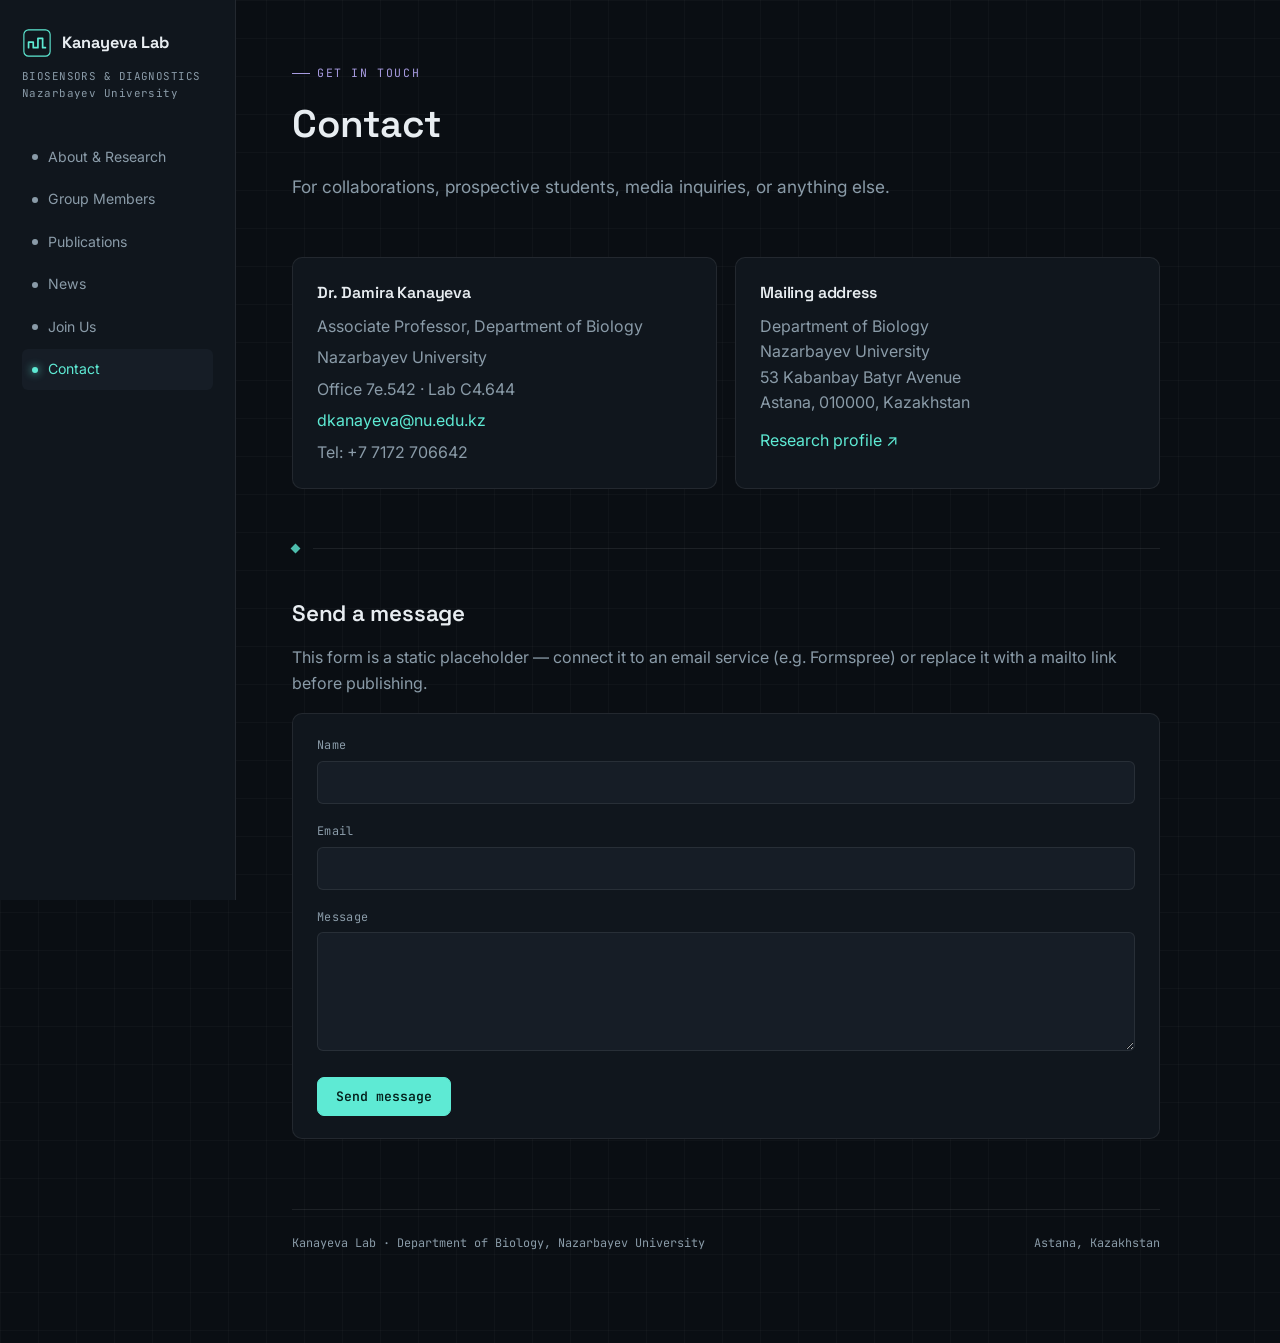
==== contact.html @ 864b858b "Add files via upload" ====
<!DOCTYPE html>
<html lang="en">
<head>
<meta charset="UTF-8">
<meta name="viewport" content="width=device-width, initial-scale=1.0">
<title>Contact — Kanayeva Lab</title>
<link rel="preconnect" href="https://fonts.googleapis.com">
<link rel="preconnect" href="https://fonts.gstatic.com" crossorigin>
<link href="https://fonts.googleapis.com/css2?family=Space+Grotesk:wght@400;500;600;700&family=Inter:wght@400;500;600&family=JetBrains+Mono:wght@400;500&display=swap" rel="stylesheet">
<link rel="icon" type="image/svg+xml" href="favicon.svg">
<link rel="stylesheet" href="styles.css">
</head>
<body>
<div class="shell">

  <button class="nav-toggle" aria-label="Toggle menu">
    <svg viewBox="0 0 24 24" fill="none" stroke="currentColor" stroke-width="1.8"><path d="M3 6h18M3 12h18M3 18h18"/></svg>
  </button>

  <nav class="sidebar">
    <a href="index.html" class="brand">
      <div class="brand-mark">
        <svg viewBox="0 0 32 32" fill="none">
          <rect x="2" y="2" width="28" height="28" rx="5" stroke="#5EEAD4" stroke-width="1.2"/>
          <path d="M7 21 L7 15 L12 15 L12 21 L17 21 L17 11 L22 11 L22 21 L25 21" stroke="#5EEAD4" stroke-width="1.8" fill="none" stroke-linecap="round" stroke-linejoin="round"/>
        </svg>
        <div><div class="brand-name">Kanayeva Lab</div></div>
      </div>
      <div class="brand-sub">BIOSENSORS &amp; DIAGNOSTICS<br>Nazarbayev University</div>
    </a>
    <ul class="nav-list">
      <li><a href="index.html"><span class="nav-dot"></span>About &amp; Research</a></li>
      <li><a href="team.html"><span class="nav-dot"></span>Group Members</a></li>
      <li><a href="publications.html"><span class="nav-dot"></span>Publications</a></li>
      <li><a href="news.html"><span class="nav-dot"></span>News</a></li>
      <li><a href="join.html"><span class="nav-dot"></span>Join Us</a></li>
      <li><a href="contact.html" class="active"><span class="nav-dot"></span>Contact</a></li>
    </ul>
  </nav>

  <main>
    <div class="page-head">
      <div class="eyebrow violet">Get in touch</div>
      <h1>Contact</h1>
      <p class="lede">For collaborations, prospective students, media inquiries, or anything else.</p>
    </div>

    <section>
      <div class="grid-2">
        <div class="panel">
          <h3 style="font-size:1rem">Dr. Damira Kanayeva</h3>
          <p style="margin-bottom:6px">Associate Professor, Department of Biology</p>
          <p style="margin-bottom:6px">Nazarbayev University</p>
          <p style="margin-bottom:6px">Office 7e.542 · Lab C4.644</p>
          <p style="margin-bottom:6px"><a href="mailto:dkanayeva@nu.edu.kz" style="color:#5EEAD4">dkanayeva@nu.edu.kz</a></p>
          <p style="margin-bottom:0">Tel: +7 7172 706642</p>
        </div>
        <div class="panel">
          <h3 style="font-size:1rem">Mailing address</h3>
          <p style="margin-bottom:12px">Department of Biology<br>Nazarbayev University<br>53 Kabanbay Batyr Avenue<br>Astana, 010000, Kazakhstan</p>
          <a href="https://research.nu.edu.kz/en/persons/damira-kanayeva/" style="color:#5EEAD4">Research profile ↗</a>
        </div>
      </div>
    </section>

    <div class="arc-divider">
      <span class="divider-mark"></span>
      <div class="line"></div>
    </div>

    <section>
      <h2>Send a message</h2>
      <p>This form is a static placeholder — connect it to an email service (e.g. Formspree) or replace it with a mailto link before publishing.</p>
      <form class="panel" onsubmit="event.preventDefault(); alert('Connect this form to an email service before publishing.');">
        <div class="field">
          <label for="name">Name</label>
          <input id="name" type="text" required>
        </div>
        <div class="field">
          <label for="email">Email</label>
          <input id="email" type="email" required>
        </div>
        <div class="field">
          <label for="message">Message</label>
          <textarea id="message" rows="5" required></textarea>
        </div>
        <button type="submit" class="btn primary">Send message</button>
      </form>
    </section>

    <footer class="page-foot">
      <span>Kanayeva Lab · Department of Biology, Nazarbayev University</span>
      <span>Astana, Kazakhstan</span>
    </footer>
  </main>
</div>
<script src="script.js"></script>
</body>
</html>
---- styles.css ----
/* ============================================================
   Kanayeva Biosensors Lab — shared styles
   Token system:
   Color:  --bg #0A0E13 · --bg-panel #10161D · --bg-panel-2 #161D26
           --text #E8EDF1 · --text-muted #8A9BA8
           --teal #5EEAD4 (signal trace) · --amber #F2B84B (status accent)
           --border rgba(255,255,255,.08)
   Type:   display = Space Grotesk · body = Inter · mono = JetBrains Mono
   ============================================================ */

/* Fonts loaded via <link> tags in each page's <head> for reliability */

:root{
  --bg:#0A0E13;
  --bg-panel:#10161D;
  --bg-panel-2:#161D26;
  --text:#E8EDF1;
  --text-muted:#8A9BA8;
  --teal:#5EEAD4;
  --teal-dim:#3B7F79;
  --amber:#F2B84B;
  --violet:#A79BE0;
  --violet-dim:rgba(167,155,224,.15);
  --rose:#E0A0A8;
  --rose-dim:rgba(224,160,168,.15);
  --border:rgba(255,255,255,.08);
  --font-display:'Space Grotesk', -apple-system, 'Segoe UI', system-ui, sans-serif;
  --font-body:'Inter', -apple-system, 'Segoe UI', system-ui, sans-serif;
  --font-mono:'JetBrains Mono', 'SFMono-Regular', Consolas, monospace;
  --sidebar-w:236px;
}

*{box-sizing:border-box}
html{scroll-behavior:smooth}
body{
  margin:0;
  background-color:var(--bg);
  background-image:
    linear-gradient(rgba(255,255,255,.025) 1px, transparent 1px),
    linear-gradient(90deg, rgba(255,255,255,.025) 1px, transparent 1px);
  background-size:38px 38px;
  color:var(--text);
  font-family:var(--font-body);
  font-size:16px;
  line-height:1.6;
  -webkit-font-smoothing:antialiased;
}

::selection{background:rgba(94,234,212,.28); color:var(--text);}

@media (prefers-reduced-motion: reduce){
  *{animation-duration:.001ms !important; transition-duration:.001ms !important; scroll-behavior:auto !important;}
}

a{color:inherit; text-decoration:none}
h1,h2,h3,h4{font-family:var(--font-display); font-weight:600; letter-spacing:-0.01em; margin:0 0 .5em}
p{margin:0 0 1em; color:var(--text-muted)}
strong{color:var(--text); font-weight:600}

.mono{font-family:var(--font-mono)}
.eyebrow{
  font-family:var(--font-mono);
  font-size:.72rem;
  letter-spacing:.14em;
  text-transform:uppercase;
  color:var(--teal);
  display:flex;
  align-items:center;
  gap:.6em;
  margin-bottom:.9em;
}
.eyebrow::before{
  content:"";
  width:18px; height:1px;
  background:currentColor;
  display:inline-block;
}
.eyebrow.violet{color:var(--violet);}
.eyebrow.rose{color:var(--rose);}
.eyebrow.amber{color:var(--amber);}

/* ---------- layout shell ---------- */
.shell{
  display:flex;
  min-height:100vh;
}

/* sidebar */
.sidebar{
  width:var(--sidebar-w);
  flex-shrink:0;
  background:var(--bg-panel);
  border-right:1px solid var(--border);
  position:fixed;
  top:0; left:0; bottom:0;
  display:flex;
  flex-direction:column;
  padding:28px 22px;
  z-index:40;
}
.brand{
  display:block;
  margin-bottom:34px;
}
.brand-mark{
  display:flex; align-items:center; gap:10px;
  margin-bottom:10px;
}
.brand-mark svg{width:30px; height:30px; flex-shrink:0}
.brand-name{
  font-family:var(--font-display);
  font-weight:700;
  font-size:1.02rem;
  line-height:1.2;
  color:var(--text);
}
.brand-sub{
  font-family:var(--font-mono);
  font-size:.68rem;
  color:var(--text-muted);
  letter-spacing:.04em;
}

.nav-list{list-style:none; margin:0; padding:0; display:flex; flex-direction:column; gap:2px;}
.nav-list a{
  display:flex; align-items:center; gap:10px;
  padding:9px 10px;
  border-radius:6px;
  font-size:.88rem;
  color:var(--text-muted);
  transition:background .15s ease, color .15s ease;
}
.nav-list a:hover{background:var(--bg-panel-2); color:var(--text)}
.nav-list a.active{color:var(--teal); background:var(--bg-panel-2);}
.nav-list a.active .nav-dot{background:var(--teal); box-shadow:0 0 8px var(--teal)}
.nav-dot{width:6px; height:6px; border-radius:50%; background:var(--text-muted); flex-shrink:0}

/* mobile nav toggle */
.nav-toggle{
  display:none;
  position:fixed; top:16px; right:16px; z-index:60;
  width:42px; height:42px;
  border-radius:8px;
  background:var(--bg-panel-2);
  border:1px solid var(--border);
  align-items:center; justify-content:center;
  color:var(--text);
}
.nav-toggle svg{width:20px; height:20px}

/* main content */
main{
  margin-left:var(--sidebar-w);
  flex:1;
  min-width:0;
  padding:64px 56px 90px;
  max-width:980px;
}
.page-head{margin-bottom:56px;}
.page-head h1{font-size:2.4rem;}
.page-head .lede{font-size:1.08rem; max-width:640px; margin-top:6px;}

section{margin-bottom:56px;}
section h2{font-size:1.4rem; margin-bottom:14px;}

/* divider — small square marker instead of a plain rule */
.arc-divider{
  display:flex; align-items:center; gap:14px;
  margin:44px 0;
  color:var(--text-muted);
}
.divider-mark{
  flex-shrink:0; width:7px; height:7px;
  background:var(--teal);
  transform:rotate(45deg);
  opacity:.8;
}
.arc-divider .line{flex:1; height:1px; background:var(--border);}

/* cards / panels */
.panel{
  background:var(--bg-panel);
  border:1px solid var(--border);
  border-radius:10px;
  padding:22px 24px;
}
.grid-2{display:grid; grid-template-columns:1fr 1fr; gap:18px;}
.grid-3{display:grid; grid-template-columns:repeat(3,1fr); gap:18px;}
.grid-3 .panel{border-top:2px solid var(--teal);}
.grid-3 .panel:nth-child(2){border-top-color:var(--violet);}
.grid-3 .panel:nth-child(3){border-top-color:var(--rose);}

/* tag / status chip */
.chip{
  display:inline-flex; align-items:center; gap:6px;
  font-family:var(--font-mono); font-size:.7rem;
  letter-spacing:.05em; text-transform:uppercase;
  padding:4px 9px; border-radius:20px;
  border:1px solid var(--border);
  color:var(--text-muted);
}
.chip.on{color:var(--amber); border-color:rgba(242,184,75,.3)}
.chip.violet{color:var(--violet); border-color:rgba(167,155,224,.3)}
.chip.rose{color:var(--rose); border-color:rgba(224,160,168,.3)}

/* custom list marker — small square */
.arc-list{list-style:none; margin:0; padding:0;}
.arc-list li{
  position:relative;
  padding-left:26px;
  margin-bottom:14px;
  color:var(--text-muted);
}
.arc-list li::before{
  content:"";
  position:absolute; left:2px; top:8px;
  width:8px; height:8px;
  background:var(--teal);
  border-radius:2px;
}

/* buttons */
.btn{
  display:inline-flex; align-items:center; gap:8px;
  font-family:var(--font-mono); font-size:.82rem;
  padding:10px 18px;
  border-radius:7px;
  border:1px solid var(--teal-dim);
  color:var(--teal);
  background:rgba(94,234,212,.06);
  transition:background .15s ease, transform .15s ease;
}
.btn:hover{background:rgba(94,234,212,.14)}
.btn.primary{background:var(--teal); color:#04201C; border-color:var(--teal); font-weight:600}
.btn.primary:hover{background:#7ff0dd}

/* people cards */
.person{
  border-top:1px solid var(--border);
  padding:20px 0;
  display:grid;
  grid-template-columns:56px 1fr;
  gap:16px;
}
.person:first-of-type{border-top:none}
.avatar{
  width:56px; height:56px; border-radius:50%;
  background:var(--bg-panel-2);
  border:1px solid var(--border);
  display:flex; align-items:center; justify-content:center;
  font-family:var(--font-display); font-weight:600; color:var(--teal);
  font-size:1.1rem;
  position:relative; overflow:hidden; flex-shrink:0;
}
.avatar img{
  position:absolute; inset:0; width:100%; height:100%;
  object-fit:cover; border-radius:50%;
}

/* photo grid — for lab / equipment photos, with graceful placeholders */
.photo-grid{display:grid; grid-template-columns:repeat(2,1fr); gap:16px; margin-top:8px;}
.photo-slot{
  aspect-ratio:4/3; border-radius:10px; overflow:hidden;
  background:var(--bg-panel-2); border:1px solid var(--border);
  position:relative; display:flex; align-items:center; justify-content:center;
  padding:14px;
}
.photo-slot img{
  position:absolute; inset:0; width:100%; height:100%; object-fit:cover;
}
.photo-slot .placeholder-label{
  font-family:var(--font-mono); font-size:.68rem; color:var(--text-muted);
  text-align:center; line-height:1.5; letter-spacing:.02em;
}
.photo-slot .placeholder-label b{color:var(--teal); display:block; font-size:.72rem; margin-bottom:4px;}

@media (max-width:600px){
  .photo-grid{grid-template-columns:1fr;}
}
.person h3{font-size:1.02rem; margin-bottom:2px;}
.role{font-family:var(--font-mono); font-size:.72rem; color:var(--teal); letter-spacing:.03em; margin-bottom:8px; display:block;}

/* publications */
.pub{
  border-top:1px solid var(--border);
  padding:18px 0;
  display:flex; gap:18px; align-items:baseline; flex-wrap:wrap;
}
.pub:first-of-type{border-top:none}
.pub-year{font-family:var(--font-mono); color:var(--teal); font-size:.85rem; width:44px; flex-shrink:0}
.pub-body{flex:1; min-width:260px}
.pub-title{color:var(--text); font-weight:500; margin-bottom:3px;}
.pub-meta{font-family:var(--font-mono); font-size:.76rem; color:var(--text-muted)}

/* news */
.news-item{display:flex; gap:20px; padding:22px 0; border-top:1px solid var(--border);}
.news-item:first-of-type{border-top:none}
.news-date{font-family:var(--font-mono); font-size:.76rem; color:var(--text-muted); width:96px; flex-shrink:0; padding-top:3px;}

/* form */
.field{margin-bottom:18px;}
.field label{display:block; font-family:var(--font-mono); font-size:.74rem; color:var(--text-muted); margin-bottom:6px; letter-spacing:.03em;}
.field input, .field textarea{
  width:100%; background:var(--bg-panel-2); border:1px solid var(--border);
  border-radius:6px; padding:11px 12px; color:var(--text); font-family:var(--font-body);
  font-size:.94rem;
}
.field input:focus, .field textarea:focus{outline:2px solid var(--teal); outline-offset:1px; border-color:transparent;}

footer.page-foot{
  margin-top:70px; padding-top:24px; border-top:1px solid var(--border);
  font-family:var(--font-mono); font-size:.74rem; color:var(--text-muted);
  display:flex; justify-content:space-between; flex-wrap:wrap; gap:10px;
}

/* hero (index only) */
.hero{
  margin-bottom:70px;
}
.hero h1{font-size:2.9rem; line-height:1.1; margin-bottom:18px; max-width:680px;}
.hero .lede{font-size:1.1rem; max-width:620px;}
.hero-actions{display:flex; gap:12px; margin-top:26px;}

.stat-row{display:flex; gap:36px; margin-top:40px; flex-wrap:wrap;}
.stat b{display:block; font-family:var(--font-display); font-size:1.7rem; color:var(--teal);}
.stat:nth-child(2) b{color:var(--violet);}
.stat:nth-child(3) b{color:var(--rose);}
.stat span{font-family:var(--font-mono); font-size:.72rem; color:var(--text-muted); letter-spacing:.03em;}

/* focus visibility */
a:focus-visible, button:focus-visible, .nav-toggle:focus-visible{
  outline:2px solid var(--teal); outline-offset:2px;
}

/* ---------- responsive ---------- */
@media (max-width: 900px){
  .grid-2, .grid-3{grid-template-columns:1fr;}
}

@media (max-width: 760px){
  .sidebar{
    transform:translateX(-100%);
    transition:transform .25s ease;
    width:min(80vw, 300px);
  }
  .sidebar.open{transform:translateX(0);}
  .nav-toggle{display:flex;}
  main{margin-left:0; padding:88px 22px 70px;}
  .page-head h1{font-size:1.9rem;}
  .hero h1{font-size:2.1rem;}
}
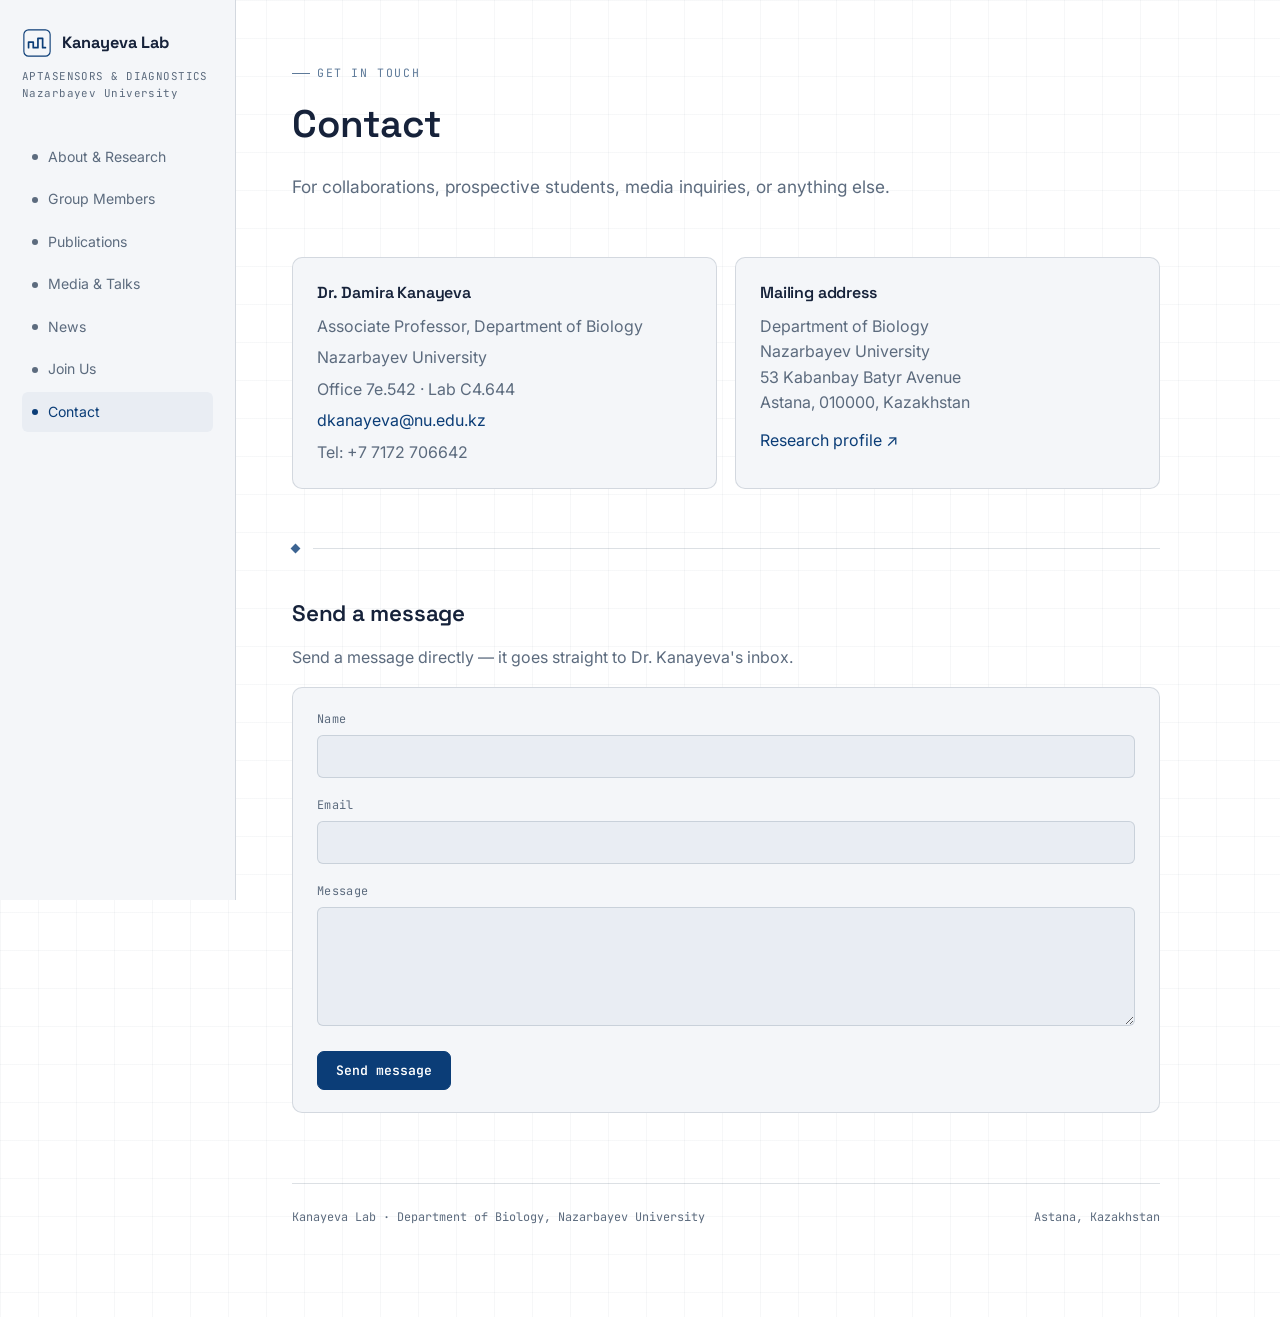
==== commit c967def6: "Add files via upload" ====
--- a/contact.html
+++ b/contact.html
@@ -21,17 +21,18 @@
     <a href="index.html" class="brand">
       <div class="brand-mark">
         <svg viewBox="0 0 32 32" fill="none">
-          <rect x="2" y="2" width="28" height="28" rx="5" stroke="#5EEAD4" stroke-width="1.2"/>
-          <path d="M7 21 L7 15 L12 15 L12 21 L17 21 L17 11 L22 11 L22 21 L25 21" stroke="#5EEAD4" stroke-width="1.8" fill="none" stroke-linecap="round" stroke-linejoin="round"/>
+          <rect x="2" y="2" width="28" height="28" rx="5" stroke="#0B3D77" stroke-width="1.2"/>
+          <path d="M7 21 L7 15 L12 15 L12 21 L17 21 L17 11 L22 11 L22 21 L25 21" stroke="#0B3D77" stroke-width="1.8" fill="none" stroke-linecap="round" stroke-linejoin="round"/>
         </svg>
         <div><div class="brand-name">Kanayeva Lab</div></div>
       </div>
-      <div class="brand-sub">BIOSENSORS &amp; DIAGNOSTICS<br>Nazarbayev University</div>
+      <div class="brand-sub">APTASENSORS &amp; DIAGNOSTICS<br>Nazarbayev University</div>
     </a>
     <ul class="nav-list">
       <li><a href="index.html"><span class="nav-dot"></span>About &amp; Research</a></li>
       <li><a href="team.html"><span class="nav-dot"></span>Group Members</a></li>
       <li><a href="publications.html"><span class="nav-dot"></span>Publications</a></li>
+      <li><a href="media.html"><span class="nav-dot"></span>Media &amp; Talks</a></li>
       <li><a href="news.html"><span class="nav-dot"></span>News</a></li>
       <li><a href="join.html"><span class="nav-dot"></span>Join Us</a></li>
       <li><a href="contact.html" class="active"><span class="nav-dot"></span>Contact</a></li>
@@ -52,13 +53,13 @@
           <p style="margin-bottom:6px">Associate Professor, Department of Biology</p>
           <p style="margin-bottom:6px">Nazarbayev University</p>
           <p style="margin-bottom:6px">Office 7e.542 · Lab C4.644</p>
-          <p style="margin-bottom:6px"><a href="mailto:dkanayeva@nu.edu.kz" style="color:#5EEAD4">dkanayeva@nu.edu.kz</a></p>
+          <p style="margin-bottom:6px"><a href="mailto:dkanayeva@nu.edu.kz" style="color:#0B3D77">dkanayeva@nu.edu.kz</a></p>
           <p style="margin-bottom:0">Tel: +7 7172 706642</p>
         </div>
         <div class="panel">
           <h3 style="font-size:1rem">Mailing address</h3>
           <p style="margin-bottom:12px">Department of Biology<br>Nazarbayev University<br>53 Kabanbay Batyr Avenue<br>Astana, 010000, Kazakhstan</p>
-          <a href="https://research.nu.edu.kz/en/persons/damira-kanayeva/" style="color:#5EEAD4">Research profile ↗</a>
+          <a href="https://research.nu.edu.kz/en/persons/damira-kanayeva/" style="color:#0B3D77">Research profile ↗</a>
         </div>
       </div>
     </section>
@@ -70,19 +71,22 @@
 
     <section>
       <h2>Send a message</h2>
-      <p>This form is a static placeholder — connect it to an email service (e.g. Formspree) or replace it with a mailto link before publishing.</p>
-      <form class="panel" onsubmit="event.preventDefault(); alert('Connect this form to an email service before publishing.');">
+      <p>Send a message directly — it goes straight to Dr. Kanayeva's inbox.</p>
+      <form class="panel" action="https://formsubmit.co/dkanayeva@nu.edu.kz" method="POST">
+        <input type="hidden" name="_subject" value="New message from the Kanayeva Lab website">
+        <input type="hidden" name="_captcha" value="true">
+        <input type="hidden" name="_template" value="table">
         <div class="field">
           <label for="name">Name</label>
-          <input id="name" type="text" required>
+          <input id="name" name="name" type="text" required>
         </div>
         <div class="field">
           <label for="email">Email</label>
-          <input id="email" type="email" required>
+          <input id="email" name="email" type="email" required>
         </div>
         <div class="field">
           <label for="message">Message</label>
-          <textarea id="message" rows="5" required></textarea>
+          <textarea id="message" name="message" rows="5" required></textarea>
         </div>
         <button type="submit" class="btn primary">Send message</button>
       </form>
--- a/styles.css
+++ b/styles.css
@@ -1,29 +1,29 @@
 /* ============================================================
    Kanayeva Biosensors Lab — shared styles
-   Token system:
-   Color:  --bg #0A0E13 · --bg-panel #10161D · --bg-panel-2 #161D26
-           --text #E8EDF1 · --text-muted #8A9BA8
-           --teal #5EEAD4 (signal trace) · --amber #F2B84B (status accent)
-           --border rgba(255,255,255,.08)
+   Token system (NU-aligned palette):
+   Color:  --bg #FFFFFF · --bg-panel #F4F6F9 · --bg-panel-2 #E9EDF3
+           --text #16223A · --text-muted #5C6B7E
+           --teal #0B3D77 (NU navy, primary accent) · --amber #C08A1E (NU gold)
+           --border rgba(11,36,66,.14)
    Type:   display = Space Grotesk · body = Inter · mono = JetBrains Mono
    ============================================================ */
 
 /* Fonts loaded via <link> tags in each page's <head> for reliability */
 
 :root{
-  --bg:#0A0E13;
-  --bg-panel:#10161D;
-  --bg-panel-2:#161D26;
-  --text:#E8EDF1;
-  --text-muted:#8A9BA8;
-  --teal:#5EEAD4;
-  --teal-dim:#3B7F79;
-  --amber:#F2B84B;
-  --violet:#A79BE0;
-  --violet-dim:rgba(167,155,224,.15);
-  --rose:#E0A0A8;
-  --rose-dim:rgba(224,160,168,.15);
-  --border:rgba(255,255,255,.08);
+  --bg:#FFFFFF;
+  --bg-panel:#F4F6F9;
+  --bg-panel-2:#E9EDF3;
+  --text:#16223A;
+  --text-muted:#5C6B7E;
+  --teal:#0B3D77;
+  --teal-dim:#6D93B8;
+  --amber:#C08A1E;
+  --violet:#5E7A99;
+  --violet-dim:rgba(94,122,153,.15);
+  --rose:#A9835A;
+  --rose-dim:rgba(169,131,90,.15);
+  --border:rgba(11,36,66,.14);
   --font-display:'Space Grotesk', -apple-system, 'Segoe UI', system-ui, sans-serif;
   --font-body:'Inter', -apple-system, 'Segoe UI', system-ui, sans-serif;
   --font-mono:'JetBrains Mono', 'SFMono-Regular', Consolas, monospace;
@@ -36,8 +36,8 @@
   margin:0;
   background-color:var(--bg);
   background-image:
-    linear-gradient(rgba(255,255,255,.025) 1px, transparent 1px),
-    linear-gradient(90deg, rgba(255,255,255,.025) 1px, transparent 1px);
+    linear-gradient(rgba(11,36,66,.035) 1px, transparent 1px),
+    linear-gradient(90deg, rgba(11,36,66,.035) 1px, transparent 1px);
   background-size:38px 38px;
   color:var(--text);
   font-family:var(--font-body);
@@ -46,7 +46,7 @@
   -webkit-font-smoothing:antialiased;
 }
 
-::selection{background:rgba(94,234,212,.28); color:var(--text);}
+::selection{background:rgba(11,61,119,.18); color:var(--text);}
 
 @media (prefers-reduced-motion: reduce){
   *{animation-duration:.001ms !important; transition-duration:.001ms !important; scroll-behavior:auto !important;}
@@ -132,7 +132,7 @@
 }
 .nav-list a:hover{background:var(--bg-panel-2); color:var(--text)}
 .nav-list a.active{color:var(--teal); background:var(--bg-panel-2);}
-.nav-list a.active .nav-dot{background:var(--teal); box-shadow:0 0 8px var(--teal)}
+.nav-list a.active .nav-dot{background:var(--teal);}
 .nav-dot{width:6px; height:6px; border-radius:50%; background:var(--text-muted); flex-shrink:0}
 
 /* mobile nav toggle */
@@ -227,12 +227,12 @@
   border-radius:7px;
   border:1px solid var(--teal-dim);
   color:var(--teal);
-  background:rgba(94,234,212,.06);
+  background:rgba(11,61,119,.05);
   transition:background .15s ease, transform .15s ease;
 }
-.btn:hover{background:rgba(94,234,212,.14)}
-.btn.primary{background:var(--teal); color:#04201C; border-color:var(--teal); font-weight:600}
-.btn.primary:hover{background:#7ff0dd}
+.btn:hover{background:rgba(11,61,119,.1)}
+.btn.primary{background:var(--teal); color:#FFFFFF; border-color:var(--teal); font-weight:600}
+.btn.primary:hover{background:#0F4C8F}
 
 /* people cards */
 .person{
@@ -325,6 +325,7 @@
 .stat b{display:block; font-family:var(--font-display); font-size:1.7rem; color:var(--teal);}
 .stat:nth-child(2) b{color:var(--violet);}
 .stat:nth-child(3) b{color:var(--rose);}
+.stat:nth-child(4) b{color:var(--amber);}
 .stat span{font-family:var(--font-mono); font-size:.72rem; color:var(--text-muted); letter-spacing:.03em;}
 
 /* focus visibility */
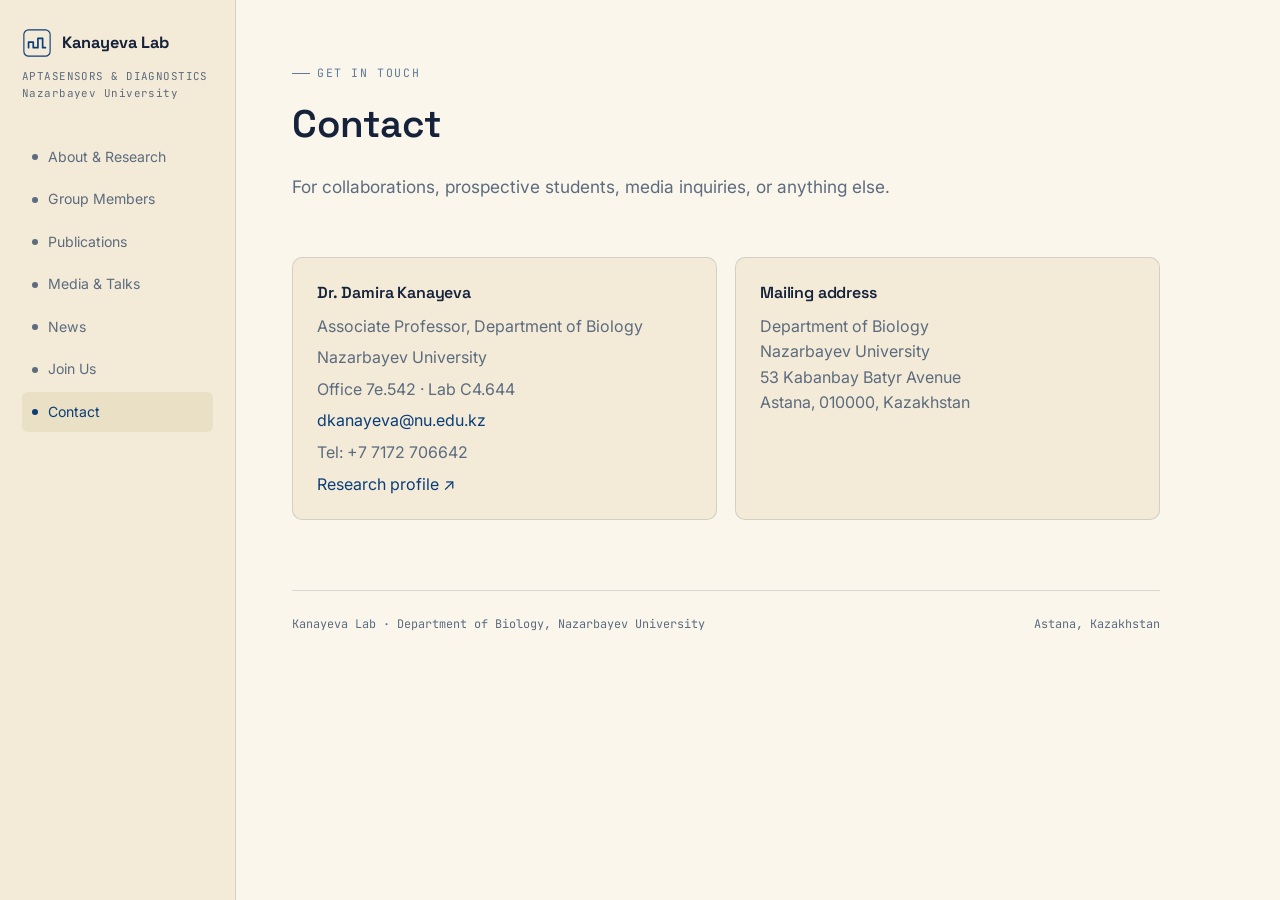
==== commit 196bb0ec: "Add files via upload" ====
--- a/contact.html
+++ b/contact.html
@@ -54,42 +54,14 @@
           <p style="margin-bottom:6px">Nazarbayev University</p>
           <p style="margin-bottom:6px">Office 7e.542 · Lab C4.644</p>
           <p style="margin-bottom:6px"><a href="mailto:dkanayeva@nu.edu.kz" style="color:#0B3D77">dkanayeva@nu.edu.kz</a></p>
-          <p style="margin-bottom:0">Tel: +7 7172 706642</p>
+          <p style="margin-bottom:6px">Tel: +7 7172 706642</p>
+          <a href="https://research.nu.edu.kz/en/persons/damira-kanayeva/" style="color:#0B3D77">Research profile ↗</a>
         </div>
         <div class="panel">
           <h3 style="font-size:1rem">Mailing address</h3>
-          <p style="margin-bottom:12px">Department of Biology<br>Nazarbayev University<br>53 Kabanbay Batyr Avenue<br>Astana, 010000, Kazakhstan</p>
-          <a href="https://research.nu.edu.kz/en/persons/damira-kanayeva/" style="color:#0B3D77">Research profile ↗</a>
+          <p style="margin-bottom:0">Department of Biology<br>Nazarbayev University<br>53 Kabanbay Batyr Avenue<br>Astana, 010000, Kazakhstan</p>
         </div>
       </div>
-    </section>
-
-    <div class="arc-divider">
-      <span class="divider-mark"></span>
-      <div class="line"></div>
-    </div>
-
-    <section>
-      <h2>Send a message</h2>
-      <p>Send a message directly — it goes straight to Dr. Kanayeva's inbox.</p>
-      <form class="panel" action="https://formsubmit.co/dkanayeva@nu.edu.kz" method="POST">
-        <input type="hidden" name="_subject" value="New message from the Kanayeva Lab website">
-        <input type="hidden" name="_captcha" value="true">
-        <input type="hidden" name="_template" value="table">
-        <div class="field">
-          <label for="name">Name</label>
-          <input id="name" name="name" type="text" required>
-        </div>
-        <div class="field">
-          <label for="email">Email</label>
-          <input id="email" name="email" type="email" required>
-        </div>
-        <div class="field">
-          <label for="message">Message</label>
-          <textarea id="message" name="message" rows="5" required></textarea>
-        </div>
-        <button type="submit" class="btn primary">Send message</button>
-      </form>
     </section>
 
     <footer class="page-foot">
--- a/styles.css
+++ b/styles.css
@@ -1,7 +1,7 @@
 /* ============================================================
    Kanayeva Biosensors Lab — shared styles
-   Token system (NU-aligned palette):
-   Color:  --bg #FFFFFF · --bg-panel #F4F6F9 · --bg-panel-2 #E9EDF3
+   Token system (NU-aligned palette, warm beige background):
+   Color:  --bg #FAF6EC · --bg-panel #F3EBD8 · --bg-panel-2 #EAE0C6
            --text #16223A · --text-muted #5C6B7E
            --teal #0B3D77 (NU navy, primary accent) · --amber #C08A1E (NU gold)
            --border rgba(11,36,66,.14)
@@ -11,9 +11,9 @@
 /* Fonts loaded via <link> tags in each page's <head> for reliability */
 
 :root{
-  --bg:#FFFFFF;
-  --bg-panel:#F4F6F9;
-  --bg-panel-2:#E9EDF3;
+  --bg:#FAF6EC;
+  --bg-panel:#F3EBD8;
+  --bg-panel-2:#EAE0C6;
   --text:#16223A;
   --text-muted:#5C6B7E;
   --teal:#0B3D77;
@@ -35,10 +35,6 @@
 body{
   margin:0;
   background-color:var(--bg);
-  background-image:
-    linear-gradient(rgba(11,36,66,.035) 1px, transparent 1px),
-    linear-gradient(90deg, rgba(11,36,66,.035) 1px, transparent 1px);
-  background-size:38px 38px;
   color:var(--text);
   font-family:var(--font-body);
   font-size:16px;
@@ -296,6 +292,12 @@
 .news-item{display:flex; gap:20px; padding:22px 0; border-top:1px solid var(--border);}
 .news-item:first-of-type{border-top:none}
 .news-date{font-family:var(--font-mono); font-size:.76rem; color:var(--text-muted); width:96px; flex-shrink:0; padding-top:3px;}
+.news-photo{
+  width:100%; max-width:320px; border-radius:10px; margin-top:12px;
+  border:1px solid var(--border); display:block;
+}
+.news-photo-row{display:flex; gap:10px; margin-top:12px; flex-wrap:wrap;}
+.news-photo-row img{width:150px; height:112px; object-fit:cover; border-radius:8px; border:1px solid var(--border);}
 
 /* form */
 .field{margin-bottom:18px;}
@@ -321,8 +323,9 @@
 .hero .lede{font-size:1.1rem; max-width:620px;}
 .hero-actions{display:flex; gap:12px; margin-top:26px;}
 
-.stat-row{display:flex; gap:36px; margin-top:40px; flex-wrap:wrap;}
-.stat b{display:block; font-family:var(--font-display); font-size:1.7rem; color:var(--teal);}
+.stat-row{display:flex; gap:28px; margin-top:40px; flex-wrap:wrap;}
+.stat{display:flex; align-items:baseline; gap:8px; max-width:220px;}
+.stat b{font-family:var(--font-display); font-size:1.3rem; color:var(--teal); flex-shrink:0; white-space:nowrap;}
 .stat:nth-child(2) b{color:var(--violet);}
 .stat:nth-child(3) b{color:var(--rose);}
 .stat:nth-child(4) b{color:var(--amber);}
